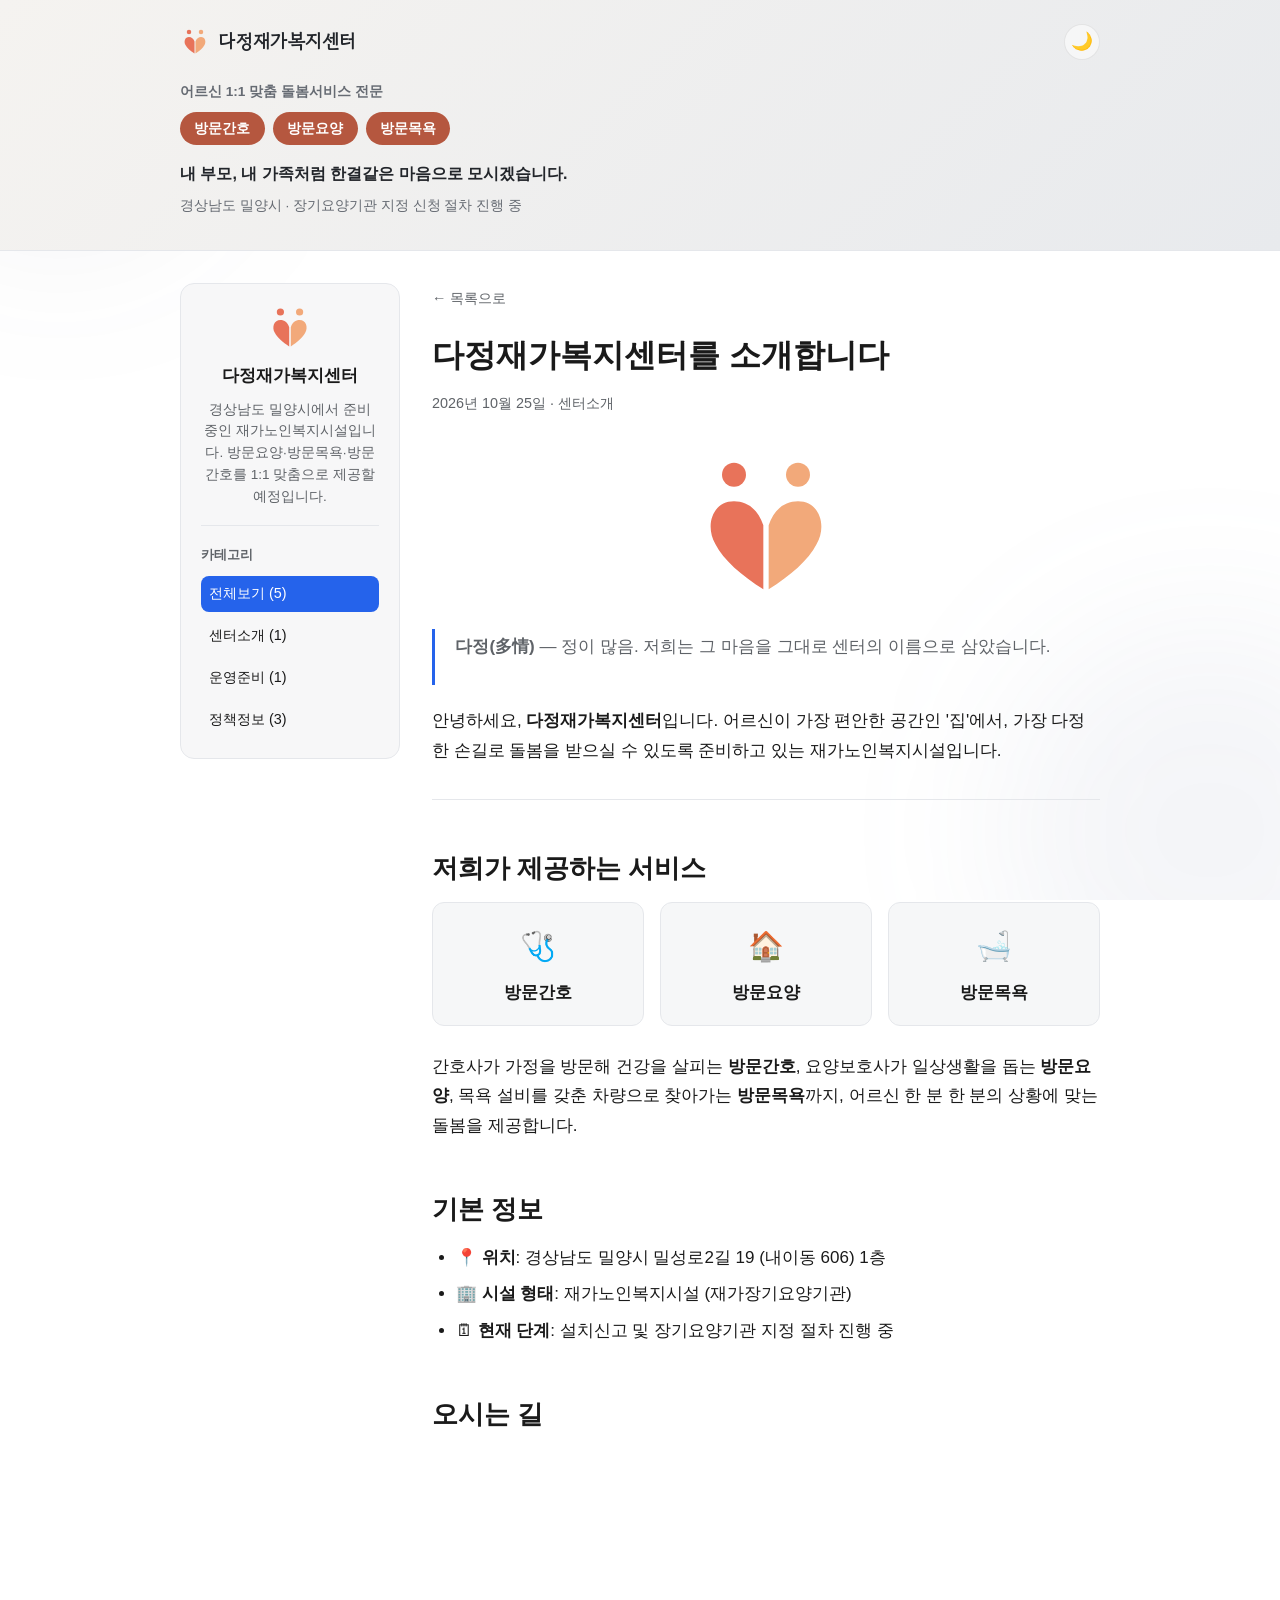
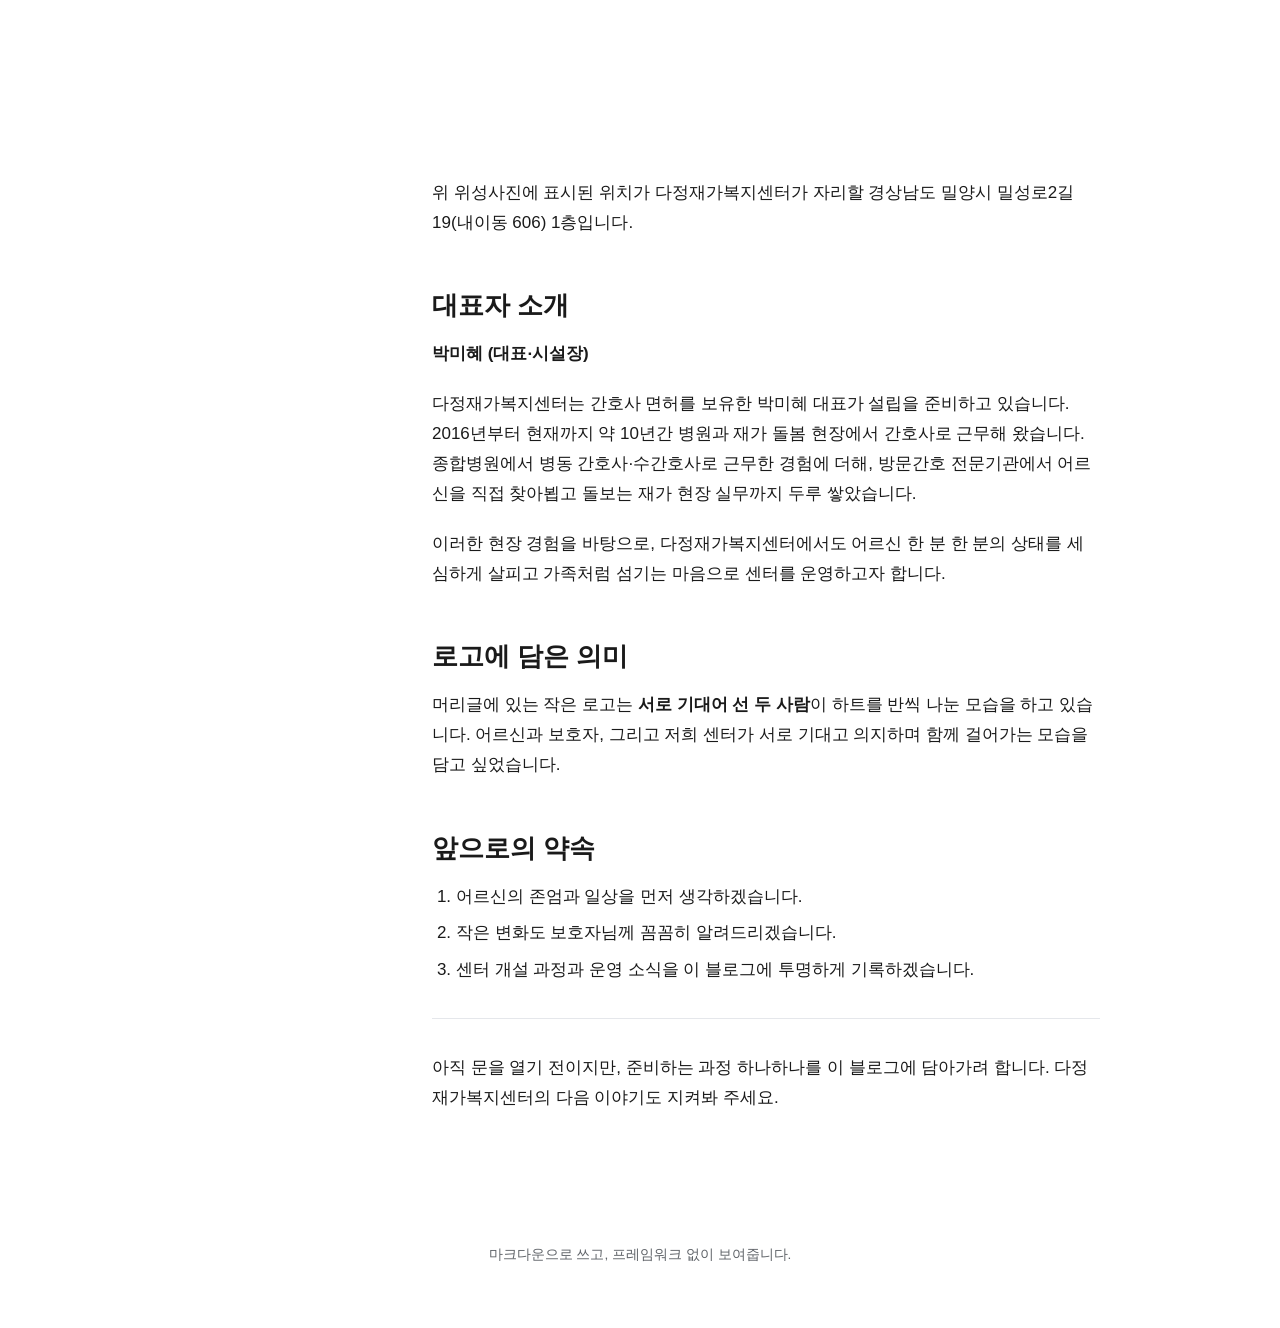
==== post-about-dajeong-center.html @ 8a008cee "Prerender post pages and post list for crawler visibility" ====
<!DOCTYPE html>
<html lang="ko">
<head>
<meta charset="UTF-8">
<meta name="viewport" content="width=device-width, initial-scale=1.0">
<meta name="description" content="다정(多情)이라는 이름에 담긴 마음과 저희가 준비 중인 방문간호·방문요양·방문목욕 서비스를 소개합니다.">
<link rel="canonical" href="https://dajeongjaega.github.io/dajeong-blog/post-about-dajeong-center.html">
<title>다정재가복지센터를 소개합니다 - 다정재가복지센터</title>
<link rel="stylesheet" href="https://fonts.googleapis.com/css2?family=Gowun+Dodum&display=swap">
<link rel="stylesheet" href="css/style.css">
<script src="js/theme.js"></script>
</head>
<body>
  <div class="bg-decor" aria-hidden="true"></div>

  <header class="hero-banner">
    <div class="hero-banner-inner">
      <div class="hero-top">
        <a class="site-title" href="index.html">
          <svg class="site-logo" width="30" height="30" viewBox="0 0 120 120" role="img" aria-label="하트를 반씩 나눈 두 사람">
            <circle cx="36" cy="20" r="9" fill="#E8735A"/>
            <circle cx="84" cy="20" r="9" fill="#F2A97A"/>
            <path d="M58 106 L58 58 C54 46 46 40 36 40 C20 40 14 58 22 72 C28 84 42 96 58 106Z" fill="#E8735A"/>
            <path d="M62 106 L62 58 C66 46 74 40 84 40 C100 40 106 58 98 72 C92 84 78 96 62 106Z" fill="#F2A97A"/>
          </svg>
          <span>다정재가복지센터</span>
        </a>
        <button class="theme-toggle" data-theme-toggle aria-label="다크 모드로 전환">🌙</button>
      </div>
      <p class="hero-eyebrow">어르신 1:1 맞춤 돌봄서비스 전문</p>
      <div class="hero-tags">
        <span class="hero-tag">방문간호</span>
        <span class="hero-tag">방문요양</span>
        <span class="hero-tag">방문목욕</span>
      </div>
      <p class="hero-tagline">내 부모, 내 가족처럼 한결같은 마음으로 모시겠습니다.</p>
      <p class="hero-status">경상남도 밀양시 · 장기요양기관 지정 신청 절차 진행 중</p>
    </div>
  </header>

  <div class="layout">
    <aside class="sidebar">
      <div class="profile-card">
        <svg class="profile-logo" width="48" height="48" viewBox="0 0 120 120" role="img" aria-label="하트를 반씩 나눈 두 사람">
          <circle cx="36" cy="20" r="9" fill="#E8735A"/>
          <circle cx="84" cy="20" r="9" fill="#F2A97A"/>
          <path d="M58 106 L58 58 C54 46 46 40 36 40 C20 40 14 58 22 72 C28 84 42 96 58 106Z" fill="#E8735A"/>
          <path d="M62 106 L62 58 C66 46 74 40 84 40 C100 40 106 58 98 72 C92 84 78 96 62 106Z" fill="#F2A97A"/>
        </svg>
        <p class="profile-name">다정재가복지센터</p>
        <p class="profile-bio">경상남도 밀양시에서 준비 중인 재가노인복지시설입니다. 방문요양·방문목욕·방문간호를 1:1 맞춤으로 제공할 예정입니다.</p>
      </div>
      <nav class="category-nav" aria-label="카테고리">
        <h2 class="sidebar-heading">카테고리</h2>
        <ul id="category-list"></ul>
      </nav>
    </aside>

    <main class="content">
      <a class="back-link" href="index.html">&larr; 목록으로</a>
      <article>
        <header class="post-header">
          <h1 class="post-title" id="post-title">다정재가복지센터를 소개합니다</h1>
          <p class="post-meta" id="post-meta">2026년 10월 25일 · 센터소개</p>
        </header>
        <div class="post-content" id="post-content">
<p><img src="assets/logo.svg" alt="다정재가복지센터 로고"></p>
<blockquote><p><strong>다정(多情)</strong> — 정이 많음. 저희는 그 마음을 그대로 센터의 이름으로 삼았습니다.</p></blockquote>
<p>안녕하세요, <strong>다정재가복지센터</strong>입니다. 어르신이 가장 편안한 공간인 '집'에서, 가장 다정한 손길로 돌봄을 받으실 수 있도록 준비하고 있는 재가노인복지시설입니다.</p>
<hr>
<h2>저희가 제공하는 서비스</h2>
<div class="feature-grid">
  <div class="feature-card"><span class="feature-icon">🩺</span><span class="feature-label">방문간호</span></div>
  <div class="feature-card"><span class="feature-icon">🏠</span><span class="feature-label">방문요양</span></div>
  <div class="feature-card"><span class="feature-icon">🛁</span><span class="feature-label">방문목욕</span></div>
</div>
<p>간호사가 가정을 방문해 건강을 살피는 <strong>방문간호</strong>, 요양보호사가 일상생활을 돕는 <strong>방문요양</strong>, 목욕 설비를 갖춘 차량으로 찾아가는 <strong>방문목욕</strong>까지, 어르신 한 분 한 분의 상황에 맞는 돌봄을 제공합니다.</p>
<h2>기본 정보</h2>
<ul>
<li>📍 <strong>위치</strong>: 경상남도 밀양시 밀성로2길 19 (내이동 606) 1층</li>
<li>🏢 <strong>시설 형태</strong>: 재가노인복지시설 (재가장기요양기관)</li>
<li>🗓 <strong>현재 단계</strong>: 설치신고 및 장기요양기관 지정 절차 진행 중</li>
</ul>
<h2>오시는 길</h2>
<iframe src="https://www.google.com/maps?q=경상남도 밀양시 밀성로2길 19 (내이동 606)&t=k&z=18&output=embed" width="100%" height="320" style="border:0;border-radius:12px" loading="lazy" referrerpolicy="no-referrer-when-downgrade" title="다정재가복지센터 위치 위성사진"></iframe>
<p>위 위성사진에 표시된 위치가 다정재가복지센터가 자리할 경상남도 밀양시 밀성로2길 19(내이동 606) 1층입니다.</p>
<h2>대표자 소개</h2>
<p><strong>박미혜 (대표·시설장)</strong></p>
<p>다정재가복지센터는 간호사 면허를 보유한 박미혜 대표가 설립을 준비하고 있습니다. 2016년부터 현재까지 약 10년간 병원과 재가 돌봄 현장에서 간호사로 근무해 왔습니다. 종합병원에서 병동 간호사·수간호사로 근무한 경험에 더해, 방문간호 전문기관에서 어르신을 직접 찾아뵙고 돌보는 재가 현장 실무까지 두루 쌓았습니다.</p>
<p>이러한 현장 경험을 바탕으로, 다정재가복지센터에서도 어르신 한 분 한 분의 상태를 세심하게 살피고 가족처럼 섬기는 마음으로 센터를 운영하고자 합니다.</p>
<h2>로고에 담은 의미</h2>
<p>머리글에 있는 작은 로고는 <strong>서로 기대어 선 두 사람</strong>이 하트를 반씩 나눈 모습을 하고 있습니다. 어르신과 보호자, 그리고 저희 센터가 서로 기대고 의지하며 함께 걸어가는 모습을 담고 싶었습니다.</p>
<h2>앞으로의 약속</h2>
<ol>
<li>어르신의 존엄과 일상을 먼저 생각하겠습니다.</li>
<li>작은 변화도 보호자님께 꼼꼼히 알려드리겠습니다.</li>
<li>센터 개설 과정과 운영 소식을 이 블로그에 투명하게 기록하겠습니다.</li>
</ol>
<hr>
<p>아직 문을 열기 전이지만, 준비하는 과정 하나하나를 이 블로그에 담아가려 합니다. 다정재가복지센터의 다음 이야기도 지켜봐 주세요.</p>
        </div>
      </article>
    </main>
  </div>

  <footer class="site-footer">
    <p>마크다운으로 쓰고, 프레임워크 없이 보여줍니다.</p>
  </footer>

  <script src="js/categories.js"></script>
</body>
</html>
---- css/style.css ----
:root {
  --bg: #ffffff;
  --bg-elevated: #f6f7f8;
  --text: #1a1a1a;
  --text-muted: #5f6368;
  --border: #e5e7eb;
  --accent: #2563eb;
  --accent-hover: #1d4ed8;
  --code-bg: #f1f2f4;

  --hero-grad-start: #f5f3f0;
  --hero-grad-end: #e8eaed;
  --hero-text: #22252a;
  --hero-text-muted: #666b73;
  --tag-bg: #b5573f;
  --blob-a: rgba(55, 65, 81, 0.05);
  --blob-b: rgba(100, 120, 150, 0.07);
  --sidebar-bg: #f7f7f8;

  --font-sans: -apple-system, BlinkMacSystemFont, "Segoe UI", "Malgun Gothic", Roboto, Helvetica, Arial, sans-serif;
  --font-mono: "SFMono-Regular", Consolas, "Liberation Mono", Menlo, monospace;

  color-scheme: light;
}

:root[data-theme="dark"] {
  --bg: #15171a;
  --bg-elevated: #1c1f23;
  --text: #e8e9ea;
  --text-muted: #9aa0a6;
  --border: #2a2d31;
  --accent: #60a5fa;
  --accent-hover: #93c5fd;
  --code-bg: #1f2227;

  --hero-grad-start: #1c1e22;
  --hero-grad-end: #191c22;
  --hero-text: #eceef0;
  --hero-text-muted: #9aa0a8;
  --tag-bg: #c2715a;
  --blob-a: rgba(100, 120, 150, 0.06);
  --blob-b: rgba(70, 80, 100, 0.08);
  --sidebar-bg: #1a1c20;

  color-scheme: dark;
}

* {
  box-sizing: border-box;
}

html, body {
  margin: 0;
  padding: 0;
}

body {
  background: var(--bg);
  color: var(--text);
  font-family: var(--font-sans);
  line-height: 1.75;
  font-size: 17px;
  -webkit-font-smoothing: antialiased;
  transition: background-color 0.2s ease, color 0.2s ease;
}

a {
  color: var(--accent);
  text-decoration: none;
}

a:hover {
  color: var(--accent-hover);
  text-decoration: underline;
}

/* 배경 장식 (고정, 모든 콘텐츠 뒤) */
.bg-decor {
  position: fixed;
  inset: 0;
  z-index: -1;
  overflow: hidden;
  pointer-events: none;
}

.bg-decor::before,
.bg-decor::after {
  content: "";
  position: absolute;
  border-radius: 50%;
  filter: blur(80px);
}

.bg-decor::before {
  width: 360px;
  height: 360px;
  background: var(--blob-a);
  top: -100px;
  left: -120px;
}

.bg-decor::after {
  width: 420px;
  height: 420px;
  background: var(--blob-b);
  bottom: -140px;
  right: -140px;
}

/* 상단 배너 */
.hero-banner {
  background: linear-gradient(135deg, var(--hero-grad-start), var(--hero-grad-end));
  border-bottom: 1px solid var(--border);
}

.hero-banner-inner {
  max-width: 960px;
  margin: 0 auto;
  padding: 1.5rem 1.25rem 2rem;
  color: var(--hero-text);
}

.hero-top {
  display: flex;
  align-items: center;
  justify-content: space-between;
  margin-bottom: 1.25rem;
}

.site-title {
  display: flex;
  align-items: center;
  gap: 0.5rem;
  font-family: 'Gowun Dodum', var(--font-sans);
  font-size: 1.2rem;
  font-weight: 700;
  color: var(--hero-text);
}

.site-title:hover {
  text-decoration: none;
  color: var(--hero-text);
}

.site-logo {
  flex-shrink: 0;
}

.theme-toggle {
  border: 1px solid rgba(0, 0, 0, 0.08);
  background: rgba(255, 255, 255, 0.55);
  color: var(--hero-text);
  border-radius: 999px;
  width: 2.25rem;
  height: 2.25rem;
  display: flex;
  align-items: center;
  justify-content: center;
  cursor: pointer;
  font-size: 1.1rem;
  line-height: 1;
}

:root[data-theme="dark"] .theme-toggle {
  background: rgba(255, 255, 255, 0.08);
  border-color: rgba(255, 255, 255, 0.14);
}

.theme-toggle:hover {
  border-color: var(--tag-bg);
}

.hero-eyebrow {
  margin: 0 0 0.5rem;
  font-size: 0.85rem;
  font-weight: 700;
  color: var(--hero-text-muted);
}

.hero-tags {
  display: flex;
  flex-wrap: wrap;
  gap: 0.5rem;
  margin-bottom: 0.9rem;
}

.hero-tag {
  background: var(--tag-bg);
  color: #fff;
  border-radius: 999px;
  padding: 0.3rem 0.9rem;
  font-weight: 700;
  font-size: 0.85rem;
}

.hero-tagline {
  margin: 0 0 0.4rem;
  font-size: 1rem;
  font-weight: 600;
}

.hero-status {
  margin: 0;
  font-size: 0.85rem;
  color: var(--hero-text-muted);
}

/* 2단 레이아웃 (사이드바 + 본문) */
.layout {
  max-width: 960px;
  margin: 0 auto;
  padding: 2rem 1.25rem 4rem;
  display: grid;
  grid-template-columns: 220px 1fr;
  gap: 2rem;
  align-items: start;
}

.sidebar {
  background: var(--sidebar-bg);
  border: 1px solid var(--border);
  border-radius: 14px;
  padding: 1.25rem;
  position: sticky;
  top: 1.5rem;
}

.profile-card {
  text-align: center;
  padding-bottom: 1.1rem;
  margin-bottom: 1.1rem;
  border-bottom: 1px solid var(--border);
}

.profile-logo {
  display: block;
  margin: 0 auto 0.6rem;
}

.profile-name {
  margin: 0 0 0.5rem;
  font-weight: 700;
  font-size: 1.05rem;
}

.profile-bio {
  margin: 0;
  font-size: 0.85rem;
  color: var(--text-muted);
  line-height: 1.6;
}

.sidebar-heading {
  margin: 0 0 0.6rem;
  font-size: 0.8rem;
  font-weight: 700;
  color: var(--text-muted);
}

.category-nav ul {
  list-style: none;
  margin: 0;
  padding: 0;
  display: flex;
  flex-direction: column;
  gap: 0.35rem;
}

.category-nav a {
  display: block;
  padding: 0.35rem 0.5rem;
  border-radius: 8px;
  font-size: 0.9rem;
  color: var(--text);
}

.category-nav a:hover {
  background: var(--bg-elevated);
  text-decoration: none;
}

.category-nav li.is-active a {
  background: var(--accent);
  color: #fff;
}

.content-count {
  margin: 0 0 1.25rem;
  font-size: 0.9rem;
  color: var(--text-muted);
  font-weight: 600;
}

/* 글 목록 (사진 카드 그리드) */
.post-grid {
  list-style: none;
  margin: 0;
  padding: 0;
  display: grid;
  grid-template-columns: repeat(2, 1fr);
  gap: 1.5rem;
}

.post-card {
  background: var(--bg-elevated);
  border: 1px solid var(--border);
  border-radius: 14px;
  overflow: hidden;
  display: flex;
  flex-direction: column;
}

.post-card-thumb-link {
  display: block;
}

.post-card-thumb {
  display: block;
  width: 100%;
  aspect-ratio: 4 / 3;
  object-fit: cover;
}

.post-card-body {
  padding: 1rem 1.1rem 1.2rem;
}

.post-card-title {
  margin: 0 0 0.4rem;
  font-size: 1.05rem;
  line-height: 1.4;
}

.post-card-title a {
  color: var(--text);
}

.post-card-meta {
  color: var(--text-muted);
  font-size: 0.8rem;
  margin: 0 0 0.5rem;
}

.post-card-summary {
  margin: 0;
  color: var(--text-muted);
  font-size: 0.85rem;
  display: -webkit-box;
  -webkit-line-clamp: 2;
  -webkit-box-orient: vertical;
  overflow: hidden;
}

.empty-state, .error-state {
  grid-column: 1 / -1;
  color: var(--text-muted);
  padding: 2rem 0;
}

/* 미니 웹앱 카드 */
.apps-section {
  border-top: 1px solid var(--border);
}

.apps-section-inner {
  max-width: 960px;
  margin: 0 auto;
  padding: 2.5rem 1.25rem 3rem;
}

.apps-heading {
  margin: 0 0 1.25rem;
  font-size: 1.1rem;
  font-weight: 700;
}

.apps-grid {
  list-style: none;
  margin: 0;
  padding: 0;
  display: grid;
  grid-template-columns: repeat(auto-fill, minmax(220px, 1fr));
  gap: 1.5rem;
}

.app-card {
  background: var(--bg-elevated);
  border: 1px solid var(--border);
  border-radius: 14px;
  overflow: hidden;
}

.app-card-link {
  display: flex;
  flex-direction: column;
  color: inherit;
}

.app-card-preview {
  display: block;
  width: 100%;
  aspect-ratio: 4 / 3;
}

.app-card-body {
  padding: 1rem 1.1rem 1.2rem;
}

.app-card-title {
  margin: 0 0 0.4rem;
  font-size: 1.05rem;
  color: var(--text);
}

.app-card-desc {
  margin: 0;
  color: var(--text-muted);
  font-size: 0.85rem;
}

/* 글 상세 */
.post-header {
  margin-bottom: 2rem;
}

.back-link {
  display: inline-block;
  margin-bottom: 1.5rem;
  font-size: 0.9rem;
  color: var(--text-muted);
}

.post-title {
  font-size: 2rem;
  line-height: 1.3;
  margin: 0 0 0.5rem;
}

.post-meta {
  color: var(--text-muted);
  font-size: 0.9rem;
}

.post-content h1,
.post-content h2,
.post-content h3 {
  line-height: 1.4;
  margin-top: 2em;
  margin-bottom: 0.6em;
}

.post-content h1:first-child,
.post-content h2:first-child,
.post-content h3:first-child {
  margin-top: 0;
}

.post-content p {
  margin: 0 0 1.2em;
}

.post-content ul,
.post-content ol {
  margin: 0 0 1.2em;
  padding-left: 1.4em;
}

.post-content li {
  margin-bottom: 0.4em;
}

.post-content blockquote {
  margin: 0 0 1.2em;
  padding: 0.2em 1.2em;
  border-left: 3px solid var(--accent);
  color: var(--text-muted);
}

.post-content code {
  background: var(--code-bg);
  font-family: var(--font-mono);
  font-size: 0.9em;
  padding: 0.15em 0.4em;
  border-radius: 4px;
}

.post-content pre {
  background: var(--code-bg);
  padding: 1rem 1.2rem;
  border-radius: 8px;
  overflow-x: auto;
  margin: 0 0 1.2em;
}

.post-content pre code {
  background: none;
  padding: 0;
  font-size: 0.9em;
}

.post-content hr {
  border: none;
  border-top: 1px solid var(--border);
  margin: 2em 0;
}

.post-content img {
  display: block;
  max-width: 100%;
  margin: 0 auto 1.2em;
  border-radius: 8px;
}

.post-content iframe {
  display: block;
  width: 100%;
  max-width: 100%;
  margin: 0 0 0.6em;
}

.post-content .feature-grid {
  display: grid;
  grid-template-columns: repeat(auto-fit, minmax(150px, 1fr));
  gap: 1rem;
  margin: 0 0 1.5em;
}

.post-content .feature-card {
  background: var(--bg-elevated);
  border: 1px solid var(--border);
  border-radius: 12px;
  padding: 1.1rem 1rem;
  text-align: center;
}

.post-content .feature-card .feature-icon {
  font-size: 1.8rem;
  display: block;
  margin-bottom: 0.4rem;
}

.post-content .feature-card .feature-label {
  font-weight: 700;
}

.post-content table {
  display: block;
  overflow-x: auto;
  width: 100%;
  border-collapse: collapse;
  margin: 0 0 1.5em;
  font-size: 0.92em;
  white-space: nowrap;
}

.post-content th,
.post-content td {
  border: 1px solid var(--border);
  padding: 0.55rem 0.7rem;
  text-align: left;
}

.post-content th {
  background: var(--bg-elevated);
  font-weight: 700;
}

.site-footer {
  text-align: center;
  color: var(--text-muted);
  font-size: 0.85rem;
  padding: 2rem 1.25rem 3rem;
}

/* 사이드바가 본문 위로 쌓이는 중간 폭 */
@media (max-width: 760px) {
  .layout {
    grid-template-columns: 1fr;
  }

  .sidebar {
    position: static;
  }

  .post-grid {
    grid-template-columns: 1fr;
  }
}

/* 모바일 */
@media (max-width: 480px) {
  body {
    font-size: 16px;
  }

  .hero-banner-inner {
    padding: 1.25rem 1rem 1.5rem;
  }

  .layout {
    padding: 1.5rem 1rem 3rem;
    gap: 1.25rem;
  }

  .post-title {
    font-size: 1.6rem;
  }

  .post-card-title {
    font-size: 1.15rem;
  }

  .apps-grid {
    grid-template-columns: 1fr;
  }
}
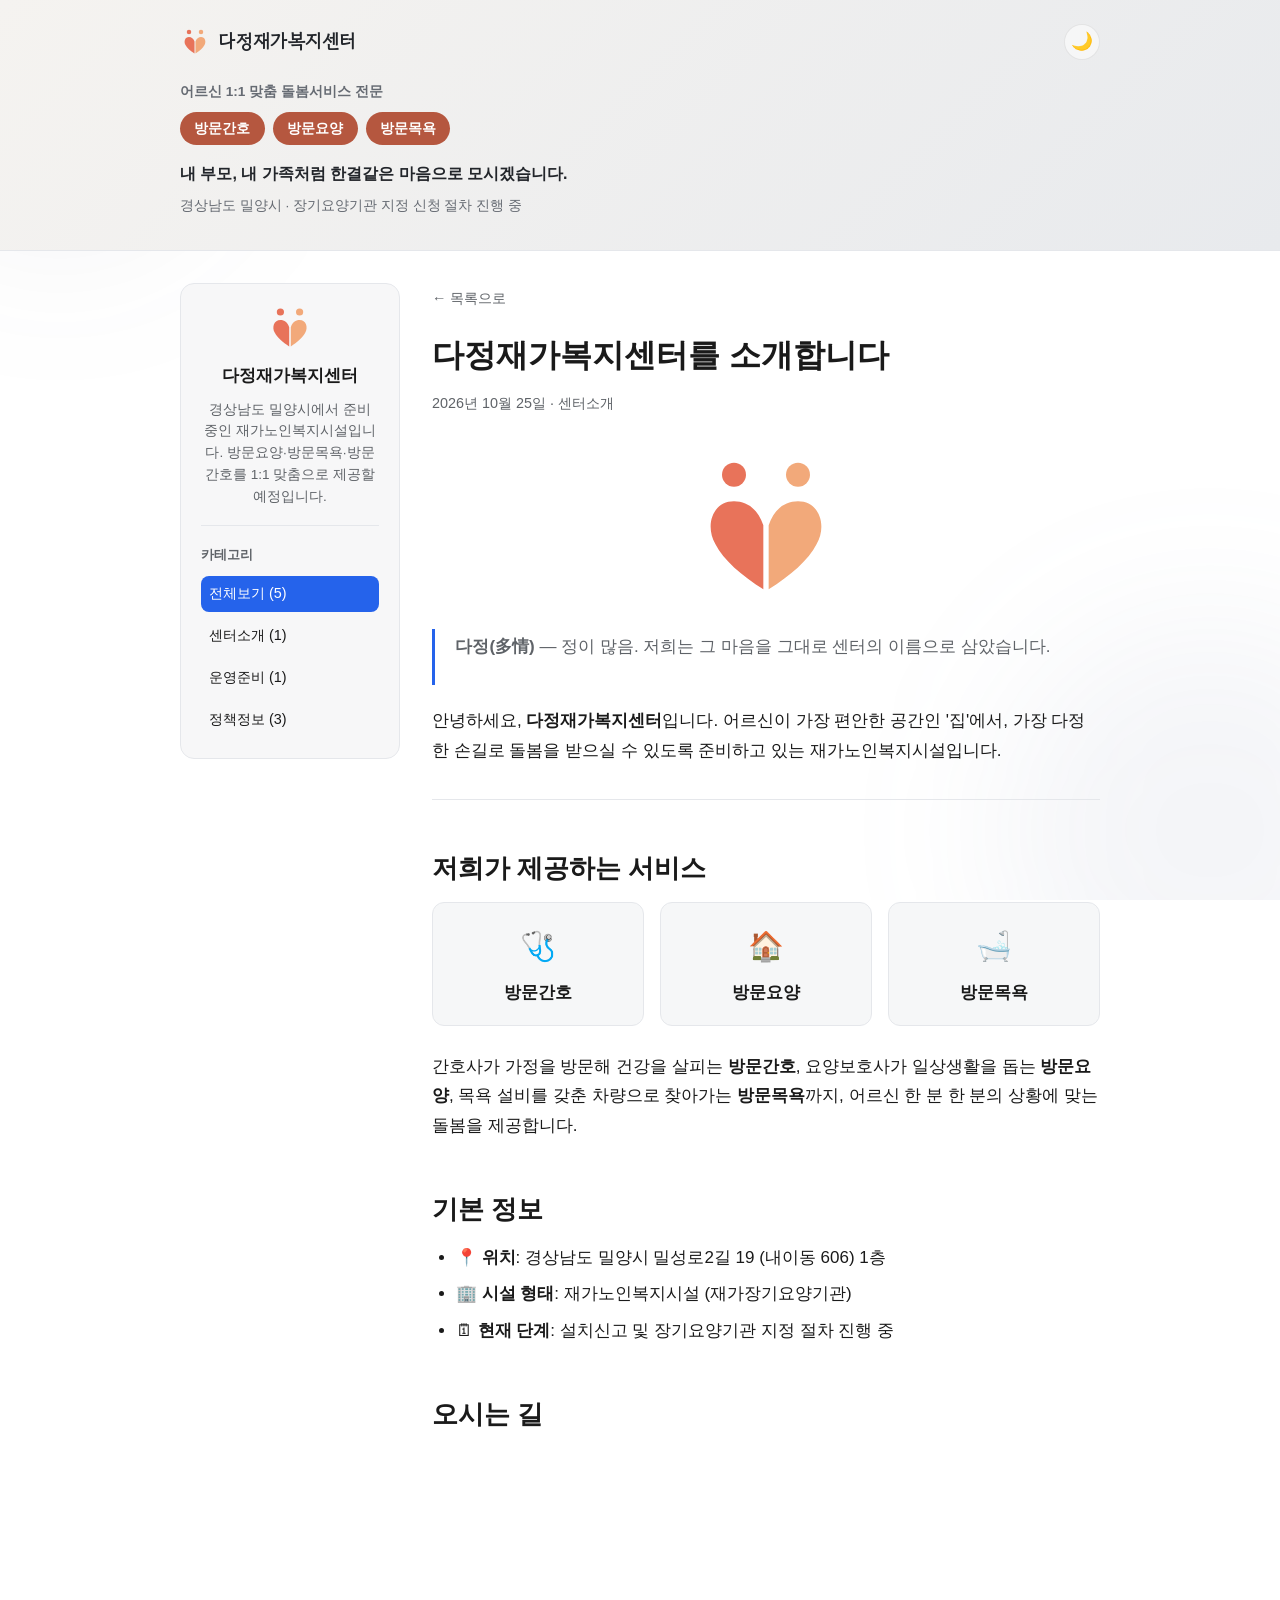
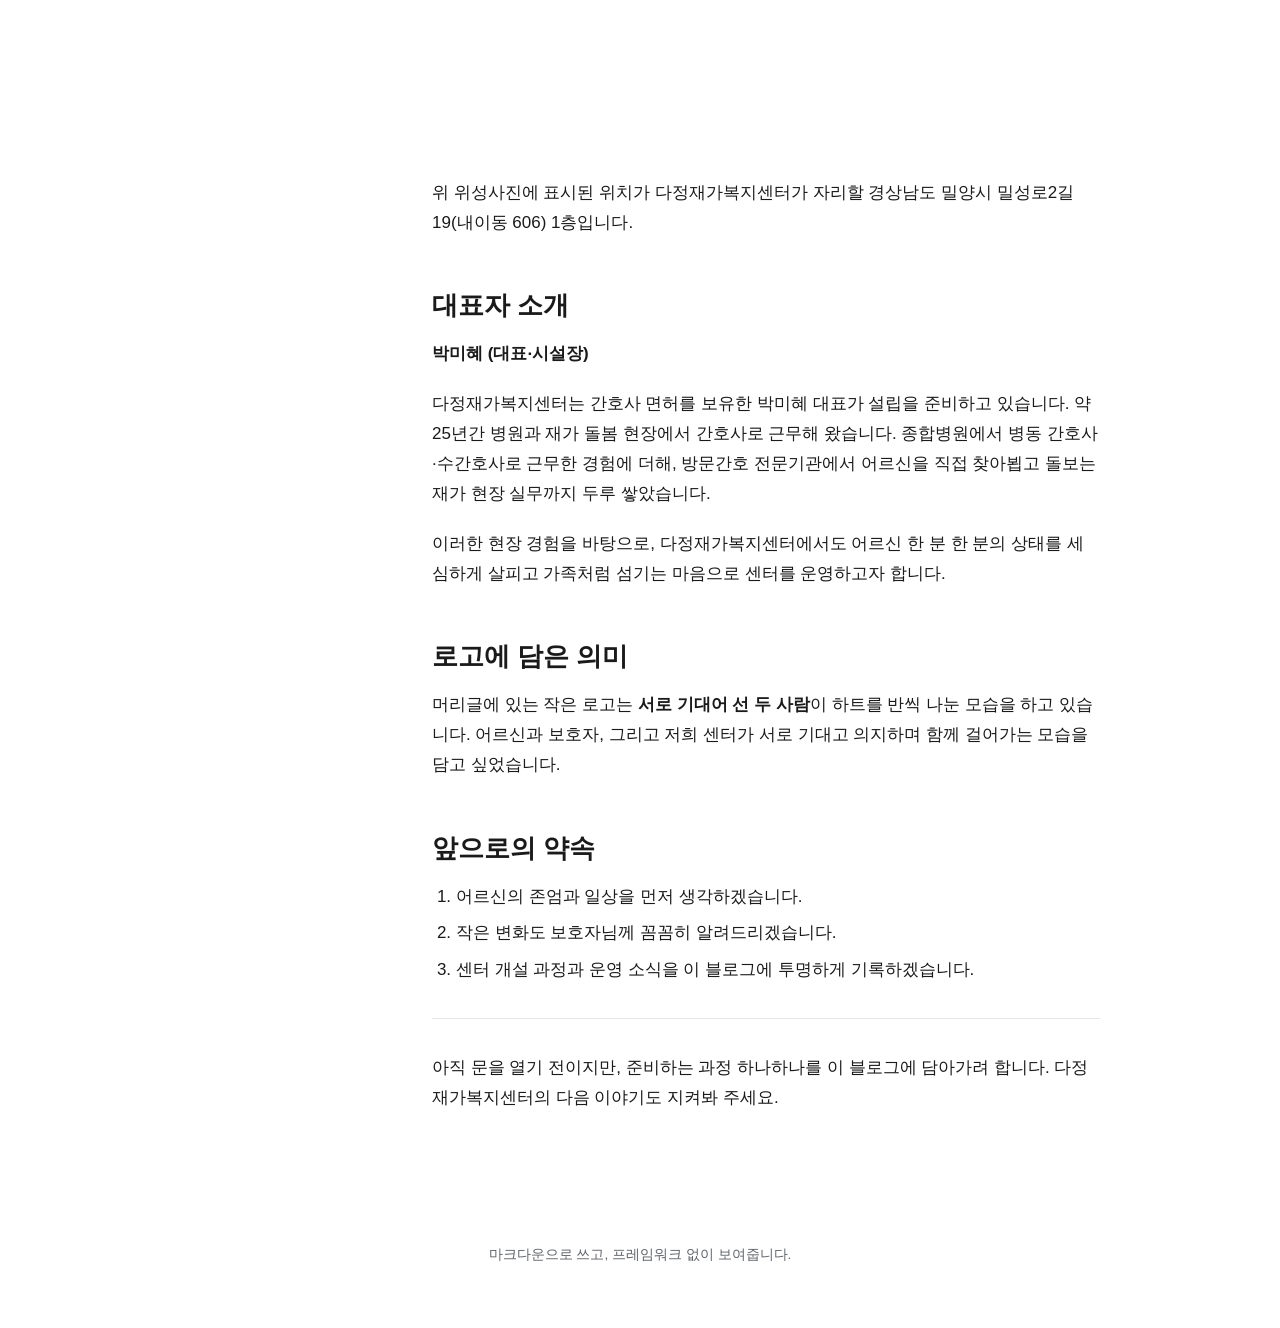
==== commit af2d2405: "센터 소개 페이지: 대표 간호사 경력 약 25년으로 수정" ====
--- a/post-about-dajeong-center.html
+++ b/post-about-dajeong-center.html
@@ -86,7 +86,7 @@
 <p>위 위성사진에 표시된 위치가 다정재가복지센터가 자리할 경상남도 밀양시 밀성로2길 19(내이동 606) 1층입니다.</p>
 <h2>대표자 소개</h2>
 <p><strong>박미혜 (대표·시설장)</strong></p>
-<p>다정재가복지센터는 간호사 면허를 보유한 박미혜 대표가 설립을 준비하고 있습니다. 2016년부터 현재까지 약 10년간 병원과 재가 돌봄 현장에서 간호사로 근무해 왔습니다. 종합병원에서 병동 간호사·수간호사로 근무한 경험에 더해, 방문간호 전문기관에서 어르신을 직접 찾아뵙고 돌보는 재가 현장 실무까지 두루 쌓았습니다.</p>
+<p>다정재가복지센터는 간호사 면허를 보유한 박미혜 대표가 설립을 준비하고 있습니다. 약 25년간 병원과 재가 돌봄 현장에서 간호사로 근무해 왔습니다. 종합병원에서 병동 간호사·수간호사로 근무한 경험에 더해, 방문간호 전문기관에서 어르신을 직접 찾아뵙고 돌보는 재가 현장 실무까지 두루 쌓았습니다.</p>
 <p>이러한 현장 경험을 바탕으로, 다정재가복지센터에서도 어르신 한 분 한 분의 상태를 세심하게 살피고 가족처럼 섬기는 마음으로 센터를 운영하고자 합니다.</p>
 <h2>로고에 담은 의미</h2>
 <p>머리글에 있는 작은 로고는 <strong>서로 기대어 선 두 사람</strong>이 하트를 반씩 나눈 모습을 하고 있습니다. 어르신과 보호자, 그리고 저희 센터가 서로 기대고 의지하며 함께 걸어가는 모습을 담고 싶었습니다.</p>
